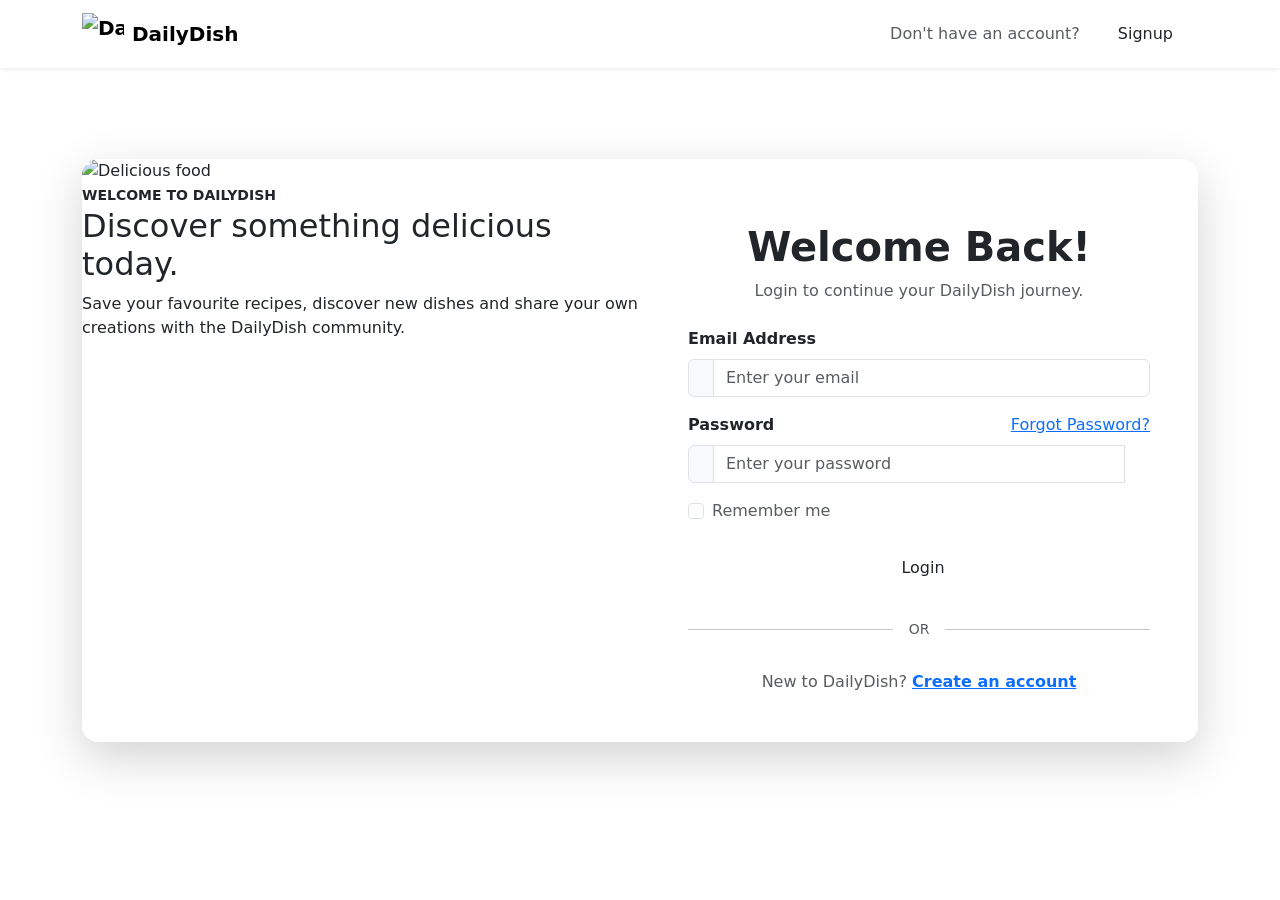
==== login.html @ f31f10fe "Add files via upload" ====
<!DOCTYPE html>
<html lang="en">

<head>

    <meta charset="UTF-8">
    <meta name="viewport" content="width=device-width, initial-scale=1.0">

    <!-- Bootstrap -->
    <link href="https://cdn.jsdelivr.net/npm/bootstrap@5.3.8/dist/css/bootstrap.min.css"
          rel="stylesheet">

    <!-- Font Awesome -->
    <script src="https://kit.fontawesome.com/c592cfa614.js"
            crossorigin="anonymous"></script>

    <!-- Custom CSS -->
    <link rel="stylesheet" href="css/login.css">

    <title>DailyDish | Login</title>

</head>

<body>

<!-- ================= NAVBAR ================= -->

<nav class="navbar navbar-expand-lg fixed-top bg-white shadow-sm">

    <div class="container">

        <a class="navbar-brand d-flex align-items-center fw-bold"
           href="index.html">

            <img src="images/a0d3d2cf-4fe7-48db-a4ad-0cd34e5e498a.png"
                 alt="DailyDish Logo"
                 width="42"
                 height="42"
                 class="me-2">

            <span>DailyDish</span>

        </a>

        <div class="ms-auto">

            <span class="d-none d-sm-inline text-muted me-2">
                Don't have an account?
            </span>

            <a href="signup.html"
               class="btn signup-btn px-4">
                Signup
            </a>

        </div>

    </div>

</nav>


<!-- ================= LOGIN SECTION ================= -->

<section class="login-section min-vh-100 d-flex align-items-center">

    <div class="container">

        <!-- ONE SINGLE CARD -->

        <div class="login-card row g-0 overflow-hidden rounded-4 shadow-lg mx-auto">


            <!-- ================= IMAGE ================= -->

            <div class="col-lg-6 login-image">

                <img src="https://images.unsplash.com/photo-1547592180-85f173990554?auto=format&fit=crop&w=1000&q=85"
                     alt="Delicious food"
                     class="w-100 h-100">

                <div class="image-overlay">

                    <span class="small fw-semibold text-uppercase">
                        Welcome to DailyDish
                    </span>

                    <h2>
                        Discover something delicious today.
                    </h2>

                    <p>
                        Save your favourite recipes, discover new dishes
                        and share your own creations with the DailyDish
                        community.
                    </p>

                </div>

            </div>


            <!-- ================= LOGIN FORM ================= -->

            <div class="col-lg-6 login-form-section">

                <div class="p-4 p-md-5">

                    <!-- Heading -->

                    <div class="text-center mb-4">

                        <div class="login-icon mx-auto mb-3
                                    d-flex align-items-center
                                    justify-content-center">

                            <i class="fa-solid fa-utensils"></i>

                        </div>

                        <h1 class="fw-bold mb-2">
                            Welcome Back!
                        </h1>

                        <p class="text-muted">
                            Login to continue your DailyDish journey.
                        </p>

                    </div>


                    <!-- Form -->

                    <form id="loginForm">

                        <!-- Email -->

                        <div class="mb-3">

                            <label for="email"
                                   class="form-label fw-semibold">

                                Email Address

                            </label>

                            <div class="input-group">

                                <span class="input-group-text">
                                    <i class="fa-regular fa-envelope"></i>
                                </span>

                                <input type="email"
                                       class="form-control"
                                       id="email"
                                       placeholder="Enter your email"
                                       required>

                            </div>

                        </div>


                        <!-- Password -->

                        <div class="mb-3">

                            <div class="d-flex justify-content-between">

                                <label for="password"
                                       class="form-label fw-semibold">

                                    Password

                                </label>

                                <a href="signup.html"
                                   class="forgot-link">

                                    Forgot Password?

                                </a>

                            </div>


                            <div class="input-group">

                                <span class="input-group-text">
                                    <i class="fa-solid fa-lock"></i>
                                </span>

                                <input type="password"
                                       class="form-control"
                                       id="password"
                                       placeholder="Enter your password"
                                       required>

                                <button type="button"
                                        class="btn password-btn"
                                        onclick="togglePassword()">

                                    <i class="fa-regular fa-eye"
                                       id="passwordIcon"></i>

                                </button>

                            </div>

                        </div>


                        <!-- Remember -->

                        <div class="form-check mb-4">

                            <input class="form-check-input"
                                   type="checkbox"
                                   id="remember">

                            <label class="form-check-label text-muted"
                                   for="remember">

                                Remember me

                            </label>

                        </div>


                        <!-- Login -->

                        <button type="submit"
                                class="btn login-btn w-100 py-2">

                            <i class="fa-solid fa-right-to-bracket me-2"></i>

                            Login

                        </button>

                    </form>


                    <!-- Divider -->

                    <div class="d-flex align-items-center my-4">

                        <hr class="flex-grow-1">

                        <span class="mx-3 text-muted small">
                            OR
                        </span>

                        <hr class="flex-grow-1">

                    </div>


                    <!-- Signup -->

                    <p class="text-center text-muted mb-0">

                        New to DailyDish?

                        <a href="signup.html"
                           class="signup-link fw-semibold">

                            Create an account

                        </a>

                    </p>

                </div>

            </div>

        </div>

    </div>

</section>


<!-- ================= JAVASCRIPT ================= -->

<script src="js/login.js">


</script>


<script src="https://cdn.jsdelivr.net/npm/bootstrap@5.3.8/dist/js/bootstrap.bundle.min.js">
</script>

</body>
</html>
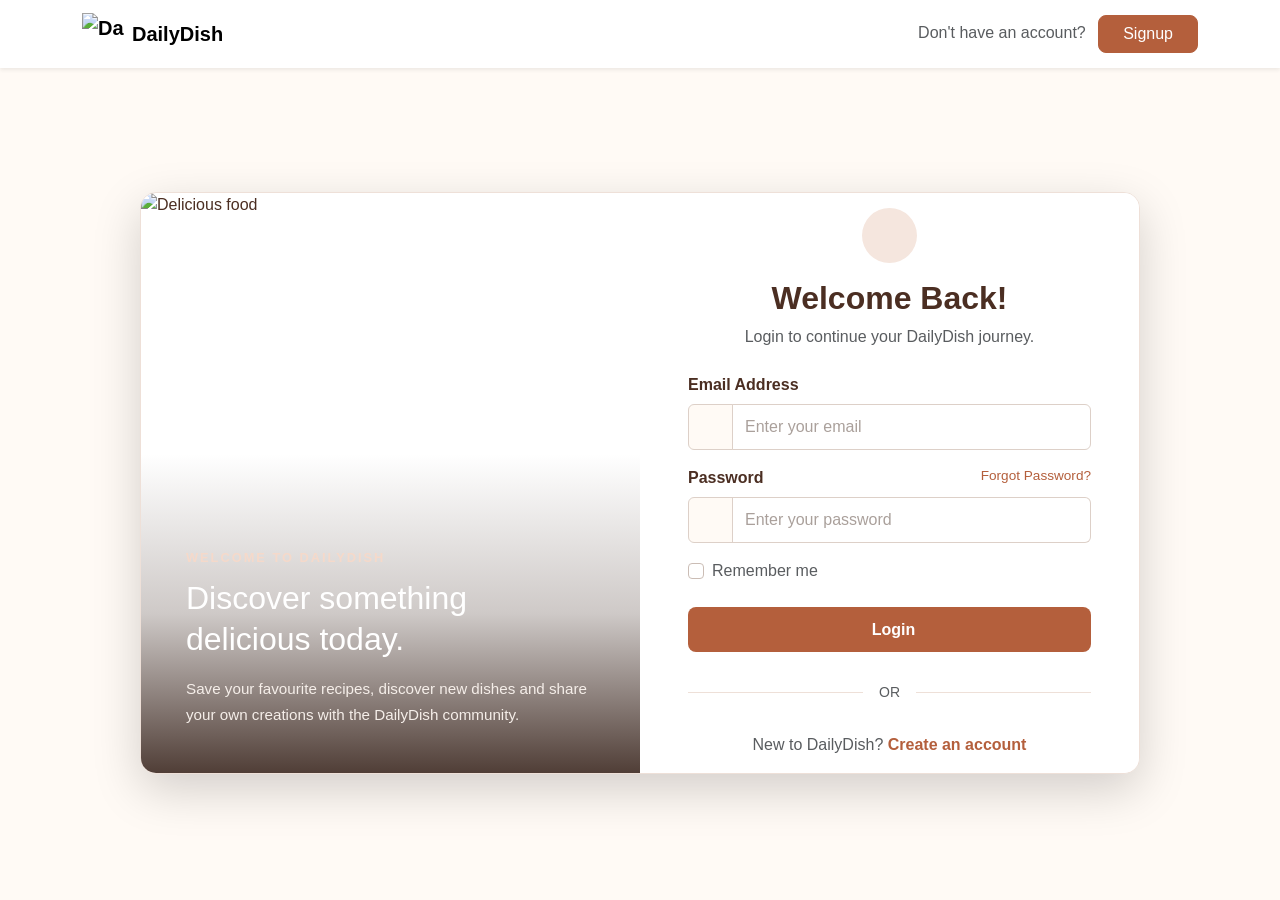
==== commit 7a23d5cf: "Update CSS and JS file paths in login.html" ====
--- a/login.html
+++ b/login.html
@@ -16,7 +16,7 @@
             crossorigin="anonymous"></script>
 
     <!-- Custom CSS -->
-    <link rel="stylesheet" href="css/login.css">
+    <link rel="stylesheet" href="login.css">
 
     <title>DailyDish | Login</title>
 
@@ -286,7 +286,7 @@
 
 <!-- ================= JAVASCRIPT ================= -->
 
-<script src="js/login.js">
+<script src="login.js">
 
 
 </script>
--- a/login.css
+++ b/login.css
@@ -0,0 +1,503 @@
+
+/* =========================================
+   DAILYDISH LOGIN PAGE
+========================================= */
+
+* {
+    margin: 0;
+    padding: 0;
+    box-sizing: border-box;
+}
+
+body {
+    margin: 0;
+    background: #fffaf5;
+    color: #4b2e22;
+    font-family: Arial, sans-serif;
+}
+
+
+.signup-btn {
+    background: #b45f3c;
+    color: white;
+    border: 1px solid #b45f3c;
+    border-radius: 8px;
+    transition: 0.3s ease;
+}
+
+.signup-btn:hover {
+    background: #8f4328;
+    border-color: #8f4328;
+    color: white;
+}
+
+
+/* =========================================
+   LOGIN SECTION
+========================================= */
+
+.login-section {
+    min-height: 100vh;
+    padding-top: 105px;
+    padding-bottom: 40px;
+}
+
+
+/* =========================================
+   MAIN LOGIN CARD
+========================================= */
+
+.login-card {
+    max-width: 1000px;
+    width: 100%;
+    min-height: 580px;
+
+    background: white;
+
+    border: 1px solid #eee0d8;
+
+    border-radius: 20px;
+
+    overflow: hidden;
+
+    margin: 0 auto;
+}
+
+
+/* =========================================
+   LEFT IMAGE
+========================================= */
+
+.login-image {
+    position: relative;
+    height: 580px;
+    overflow: hidden;
+}
+
+.login-image img {
+    width: 100%;
+    height: 100%;
+
+    object-fit: cover;
+    object-position: center;
+
+    display: block;
+}
+
+
+/* =========================================
+   IMAGE OVERLAY
+========================================= */
+
+.image-overlay {
+    position: absolute;
+
+    left: 0;
+    right: 0;
+    bottom: 0;
+
+    min-height: 55%;
+
+    padding: 45px;
+
+    display: flex;
+    flex-direction: column;
+    justify-content: flex-end;
+
+    background: linear-gradient(
+        to top,
+        rgba(61, 41, 33, 0.90),
+        rgba(61, 41, 33, 0.25),
+        transparent
+    );
+
+    color: white;
+}
+
+.image-overlay span {
+    color: #f5d9ca;
+    letter-spacing: 2px;
+    font-size: 0.8rem;
+    font-weight: 600;
+}
+
+.image-overlay h2 {
+    color: white;
+    font-size: 2rem;
+    line-height: 1.3;
+    margin-top: 10px;
+    margin-bottom: 15px;
+}
+
+.image-overlay p {
+    color: #f5eee9;
+    line-height: 1.7;
+    font-size: 0.95rem;
+    margin-bottom: 0;
+}
+
+
+/* =========================================
+   RIGHT LOGIN FORM SECTION
+========================================= */
+
+.login-form-section {
+    background: white;
+
+    height: 580px;
+
+    display: flex;
+    align-items: center;
+}
+
+
+/* =========================================
+   LOGIN CARD CONTENT
+========================================= */
+
+.login-form-section > div {
+    width: 100%;
+}
+
+
+/* =========================================
+   LOGIN HEADING
+========================================= */
+
+.login-card h1 {
+    color: #4b2e22;
+    font-size: 2rem;
+    font-weight: 700;
+}
+
+
+/* =========================================
+   LOGIN ICON
+========================================= */
+
+.login-icon {
+    width: 55px;
+    height: 55px;
+
+    background: #f5e6de;
+
+    color: #b45f3c;
+
+    border-radius: 50%;
+
+    font-size: 22px;
+}
+
+
+/* =========================================
+   FORM LABEL
+========================================= */
+
+.form-label {
+    color: #4b2e22;
+    margin-bottom: 7px;
+}
+
+
+/* =========================================
+   INPUT GROUP
+========================================= */
+
+.input-group {
+    width: 100%;
+}
+
+.input-group-text {
+    background: #fffaf5;
+    border-color: #ddd0c8;
+    color: #b45f3c;
+
+    min-width: 45px;
+
+    justify-content: center;
+}
+
+
+/* =========================================
+   FORM CONTROL
+========================================= */
+
+.form-control {
+    border-color: #ddd0c8;
+
+    padding: 10px 12px;
+
+    color: #4b2e22;
+
+    min-height: 44px;
+}
+
+.form-control::placeholder {
+    color: #aaa09b;
+}
+
+.form-control:focus {
+    border-color: #b45f3c;
+
+    box-shadow:
+        0 0 0 0.2rem rgba(180, 95, 60, 0.12);
+
+    color: #4b2e22;
+}
+
+
+/* =========================================
+   PASSWORD BUTTON
+========================================= */
+
+.password-btn {
+    min-width: 45px;
+
+    border: 1px solid #ddd0c8;
+
+    border-left: none;
+
+    background: white;
+
+    color: #777;
+
+    display: flex;
+    align-items: center;
+    justify-content: center;
+}
+
+.password-btn:hover {
+    color: #b45f3c;
+    background: white;
+}
+
+
+/* =========================================
+   FORGOT PASSWORD
+========================================= */
+
+.forgot-link {
+    color: #b45f3c;
+
+    text-decoration: none;
+
+    font-size: 0.85rem;
+
+    transition: 0.3s ease;
+}
+
+.forgot-link:hover {
+    color: #8f4328;
+    text-decoration: underline;
+}
+
+
+/* =========================================
+   CHECKBOX
+========================================= */
+
+.form-check-input {
+    border-color: #cbbdb5;
+}
+
+.form-check-input:checked {
+    background-color: #b45f3c;
+    border-color: #b45f3c;
+}
+
+.form-check-input:focus {
+    box-shadow:
+        0 0 0 0.2rem rgba(180, 95, 60, 0.15);
+}
+
+.form-check-label {
+    color: #777;
+}
+
+
+/* =========================================
+   LOGIN BUTTON
+========================================= */
+
+.login-btn {
+    background: #b45f3c;
+
+    color: white;
+
+    border: none;
+
+    border-radius: 8px;
+
+    font-weight: 600;
+
+    min-height: 45px;
+
+    transition:
+        background 0.3s ease,
+        transform 0.2s ease,
+        box-shadow 0.3s ease;
+}
+
+.login-btn:hover {
+    background: #8f4328;
+
+    color: white;
+
+    transform: translateY(-2px);
+
+    box-shadow:
+        0 6px 15px rgba(180, 95, 60, 0.25);
+}
+
+.login-btn:active {
+    transform: translateY(0);
+}
+
+
+/* =========================================
+   DIVIDER
+========================================= */
+
+.login-card hr {
+    border-color: #eee0d8;
+    opacity: 1;
+}
+
+
+/* =========================================
+   SIGNUP LINK
+========================================= */
+
+.signup-link {
+    color: #b45f3c;
+
+    text-decoration: none;
+
+    transition: 0.3s ease;
+}
+
+.signup-link:hover {
+    color: #8f4328;
+    text-decoration: underline;
+}
+
+
+/* =========================================
+   TABLET
+========================================= */
+
+@media (max-width: 991px) {
+
+    .login-card {
+        max-width: 550px;
+        min-height: auto;
+    }
+
+    .login-image {
+        display: none;
+    }
+
+    .login-form-section {
+        height: auto;
+        min-height: 580px;
+    }
+
+}
+
+
+/* =========================================
+   MOBILE
+========================================= */
+
+@media (max-width: 767px) {
+
+    .navbar {
+        height: 68px;
+    }
+
+    .navbar-brand {
+        font-size: 1.2rem;
+    }
+
+    .navbar-brand img {
+        width: 36px;
+        height: 36px;
+    }
+
+    .login-section {
+        padding-top: 90px;
+        padding-bottom: 30px;
+
+        padding-left: 15px;
+        padding-right: 15px;
+    }
+
+    .login-card {
+        width: 100%;
+
+        border-radius: 18px !important;
+
+        min-height: auto;
+    }
+
+    .login-form-section {
+        min-height: auto;
+        height: auto;
+    }
+
+    .login-form-section > div {
+        padding: 35px 25px !important;
+    }
+
+    .login-card h1 {
+        font-size: 1.7rem;
+    }
+
+    .login-icon {
+        width: 50px;
+        height: 50px;
+        font-size: 20px;
+    }
+
+}
+
+
+/* =========================================
+   SMALL MOBILE
+========================================= */
+
+@media (max-width: 400px) {
+
+    .navbar .container {
+        padding-left: 15px;
+        padding-right: 15px;
+    }
+
+    .signup-btn {
+        padding-left: 15px !important;
+        padding-right: 15px !important;
+    }
+
+    .login-section {
+        padding-left: 10px;
+        padding-right: 10px;
+    }
+
+    .login-card {
+        border-radius: 15px !important;
+    }
+
+    .login-form-section > div {
+        padding: 30px 20px !important;
+    }
+
+    .login-card h1 {
+        font-size: 1.5rem;
+    }
+
+    .forgot-link {
+        font-size: 0.78rem;
+    }
+
+}
+
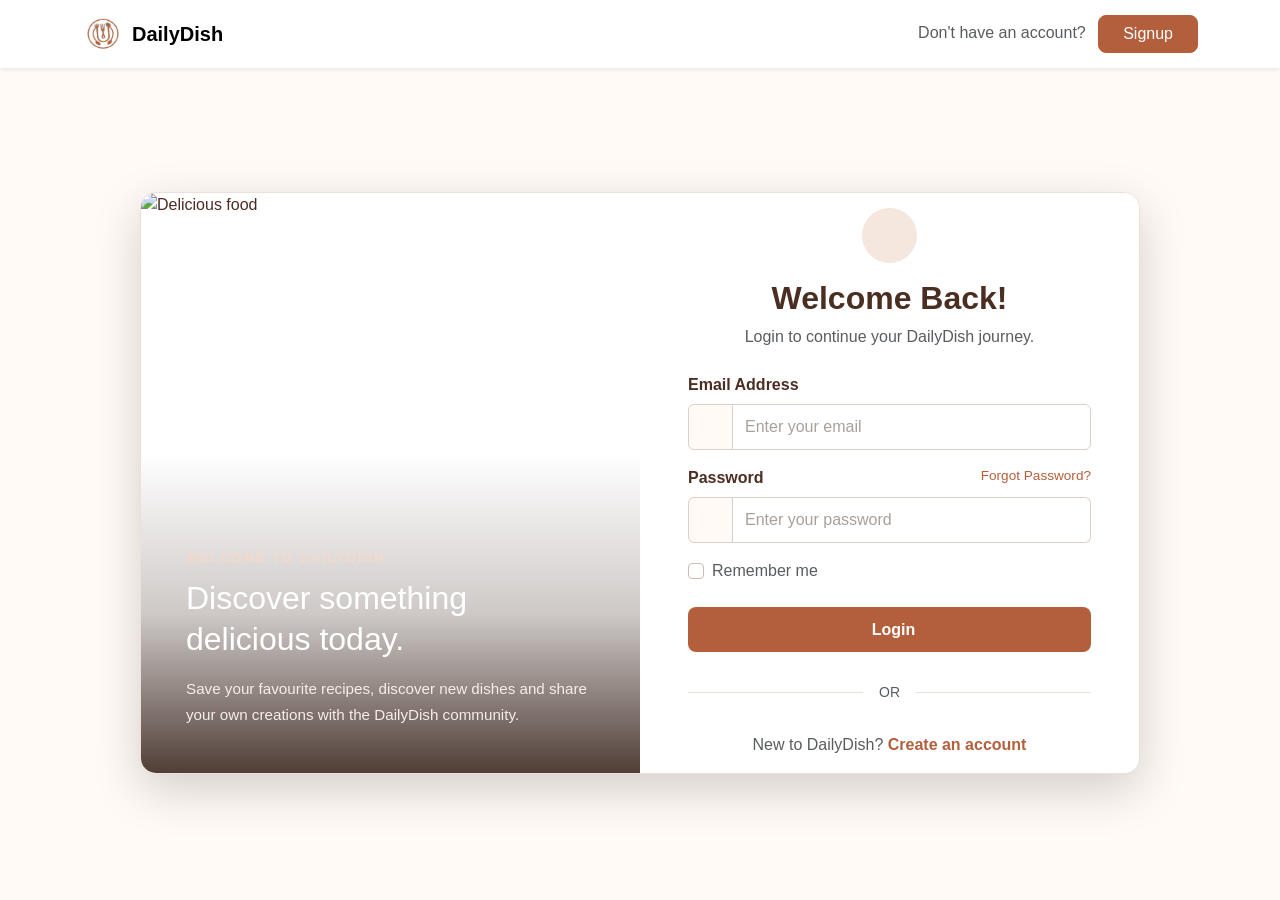
==== commit 3642b314: "Fix image source path in login.html" ====
--- a/login.html
+++ b/login.html
@@ -33,7 +33,7 @@
         <a class="navbar-brand d-flex align-items-center fw-bold"
            href="index.html">
 
-            <img src="images/a0d3d2cf-4fe7-48db-a4ad-0cd34e5e498a.png"
+            <img src="a0d3d2cf-4fe7-48db-a4ad-0cd34e5e498a.png"
                  alt="DailyDish Logo"
                  width="42"
                  height="42"
